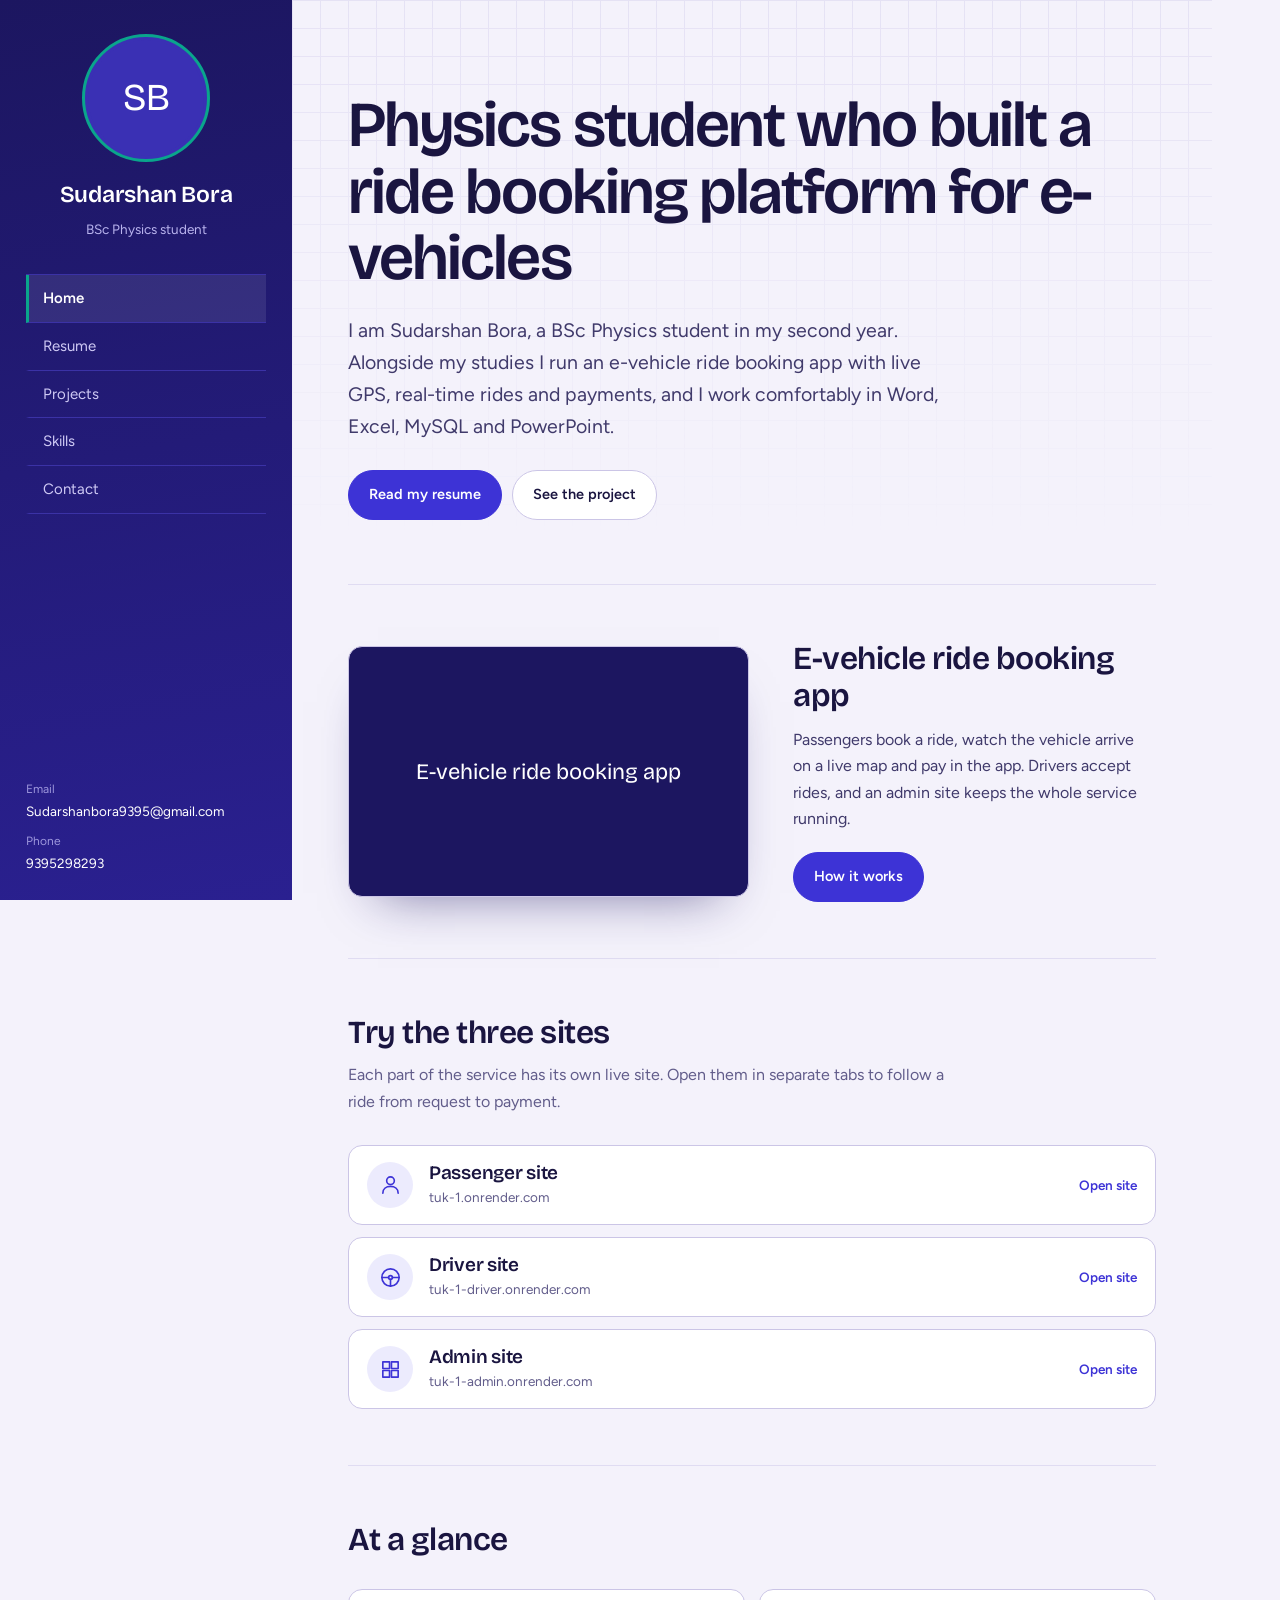
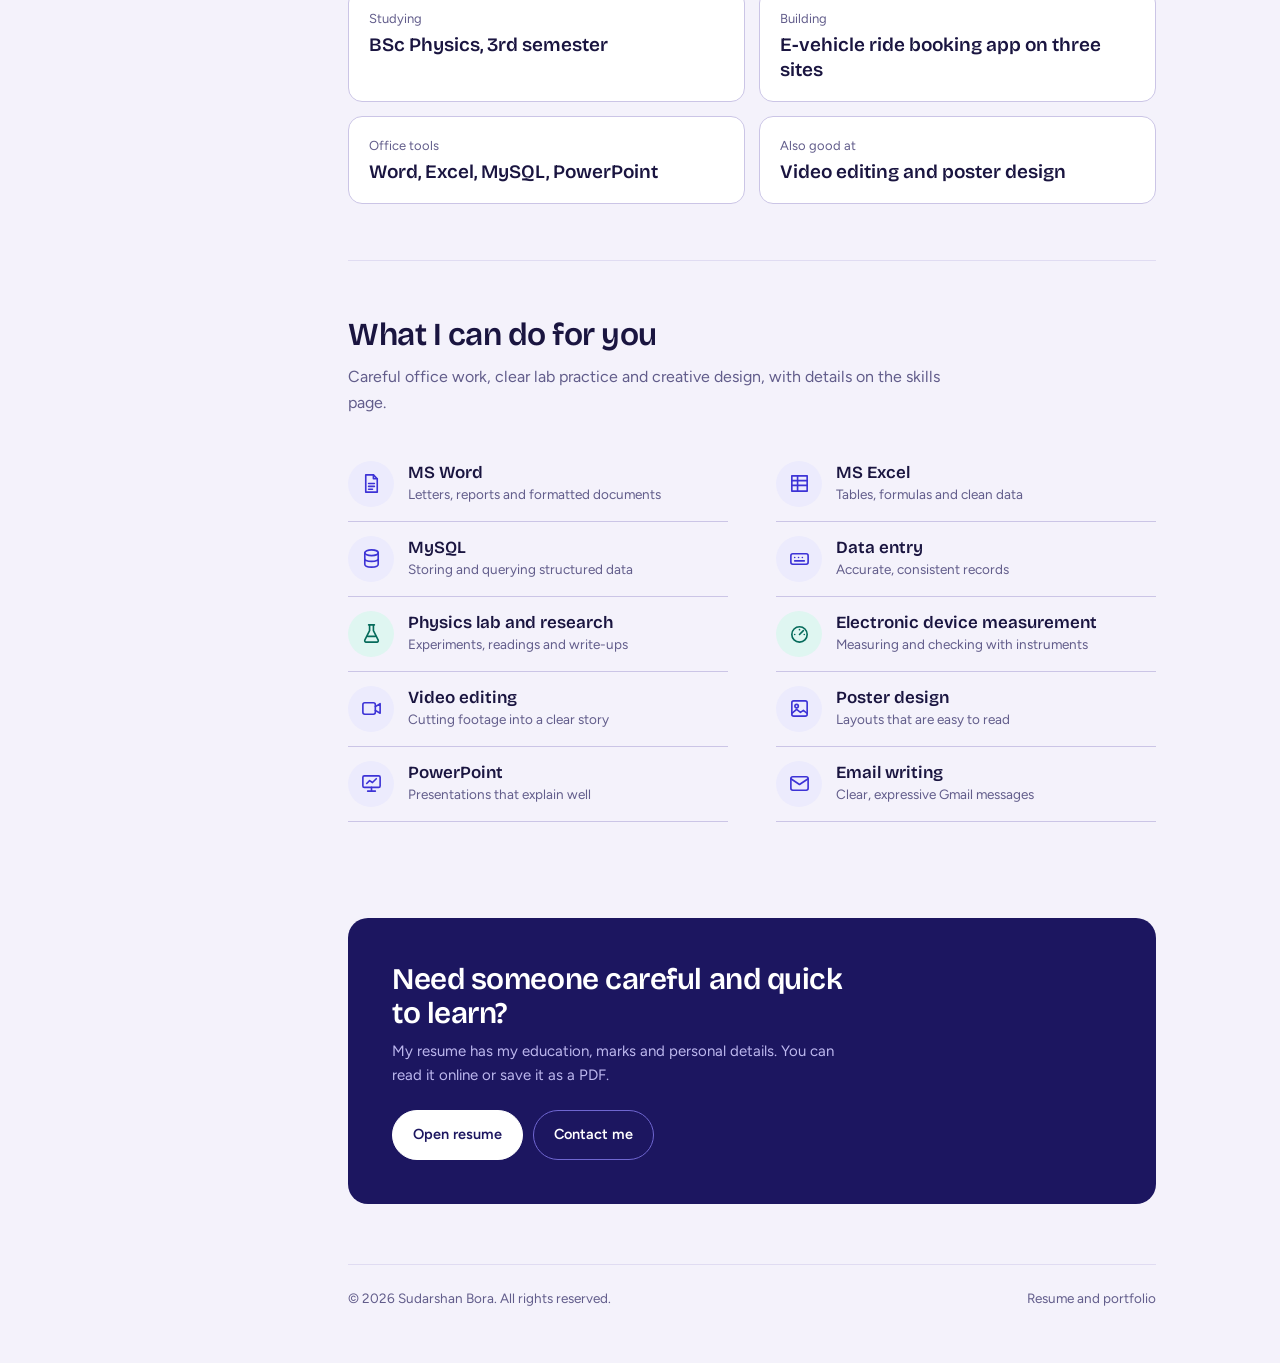
==== index.html @ 19fa9630 "first commit" ====
<!DOCTYPE html>
<html lang="en">
<head>
<meta charset="utf-8">
<meta name="viewport" content="width=device-width, initial-scale=1">
<title>Sudarshan Bora | BSc Physics student and app builder</title>
<meta name="description" content="Portfolio and resume of Sudarshan Bora, BSc Physics student and owner of an e-vehicle ride booking app with live GPS, real-time rides and payments.">
<meta name="theme-color" content="#1c1660">
<meta property="og:title" content="Sudarshan Bora | BSc Physics student and app builder">
<meta property="og:description" content="Portfolio and resume of Sudarshan Bora, BSc Physics student and owner of an e-vehicle ride booking app with live GPS, real-time rides and payments.">
<meta property="og:image" content="https://iili.io/oJaKAQ9.png">
<link rel="icon" href="favicon.svg" type="image/svg+xml">
<link rel="preconnect" href="https://fonts.googleapis.com">
<link rel="preconnect" href="https://fonts.gstatic.com" crossorigin>
<link href="https://fonts.googleapis.com/css2?family=Bricolage+Grotesque:opsz,wght@12..96,500;12..96,600;12..96,700&family=Figtree:wght@400;500;600;700&display=swap" rel="stylesheet">
<link rel="stylesheet" href="assets/css/style.css">
</head>
<body>
<a class="skip" href="#main">Skip to content</a>
<aside class="side">
<div class="side-top" style="display:contents">
<a class="who" href="index.html"><span class="avatar" data-photo></span><span class="who-t"><b>Sudarshan Bora</b><small>BSc Physics student</small></span></a>
<button class="menu-btn" aria-controls="nav" aria-expanded="false" type="button">Menu</button>
</div>
<nav class="nav" id="nav" aria-label="Main"><a href="index.html" aria-current="page">Home</a><a href="resume.html">Resume</a><a href="projects.html">Projects</a><a href="skills.html">Skills</a><a href="contact.html">Contact</a></nav>
<ul class="side-contact">
<li data-show="email"><small>Email</small><a data-email href="#">email</a></li>
<li data-show="phone"><small>Phone</small><a data-phone href="#">phone</a></li>
<li data-show="location"><small>Location</small><span data-location></span></li>
</ul>
</aside>
<div class="main"><main id="main" class="page">

<section class="intro">
<h1>Physics student who built a ride booking platform for e-vehicles</h1>
<p class="lead">I am Sudarshan Bora, a BSc Physics student in my second year. Alongside my studies I run an e-vehicle ride booking app with live GPS, real-time rides and payments, and I work comfortably in Word, Excel, MySQL and PowerPoint.</p>
<div class="cta"><a class="btn primary" href="resume.html">Read my resume</a><a class="btn" href="projects.html">See the project</a></div>
</section>

<section class="block">
<div class="feature">
<figure class="shot" data-shot><span class="shot-fb">E-vehicle ride booking app</span></figure>
<div>
<h2>E-vehicle ride booking app</h2>
<p>Passengers book a ride, watch the vehicle arrive on a live map and pay in the app. Drivers accept rides, and an admin site keeps the whole service running.</p>
<a class="btn primary" href="projects.html">How it works</a>
</div>
</div>
</section>

<section class="block">
<div class="block-head"><h2>Try the three sites</h2><p>Each part of the service has its own live site. Open them in separate tabs to follow a ride from request to payment.</p></div>
<div class="portals"><a class="portal" href="https://tuk-1.onrender.com" target="_blank" rel="noopener"><span class="ico" data-icon="user"></span><div><h3>Passenger site</h3><span class="url">tuk-1.onrender.com</span></div><span class="go">Open site</span></a><a class="portal" href="https://tuk-1-driver.onrender.com" target="_blank" rel="noopener"><span class="ico" data-icon="steer"></span><div><h3>Driver site</h3><span class="url">tuk-1-driver.onrender.com</span></div><span class="go">Open site</span></a><a class="portal" href="https://tuk-1-admin.onrender.com" target="_blank" rel="noopener"><span class="ico" data-icon="grid"></span><div><h3>Admin site</h3><span class="url">tuk-1-admin.onrender.com</span></div><span class="go">Open site</span></a></div>
</section>

<section class="block">
<div class="block-head"><h2>At a glance</h2></div>
<dl class="glance">
<div><dt>Studying</dt><dd>BSc Physics, 3rd semester</dd></div>
<div><dt>Building</dt><dd>E-vehicle ride booking app on three sites</dd></div>
<div><dt>Office tools</dt><dd>Word, Excel, MySQL, PowerPoint</dd></div>
<div><dt>Also good at</dt><dd>Video editing and poster design</dd></div>
</dl>
</section>

<section class="block">
<div class="block-head"><h2>What I can do for you</h2><p>Careful office work, clear lab practice and creative design, with details on the skills page.</p></div>
<div class="sgrid">
<div class="sitem"><span class="ico" data-icon="word"></span><div><b>MS Word</b><small>Letters, reports and formatted documents</small></div></div>
<div class="sitem"><span class="ico" data-icon="sheet"></span><div><b>MS Excel</b><small>Tables, formulas and clean data</small></div></div>
<div class="sitem"><span class="ico" data-icon="db"></span><div><b>MySQL</b><small>Storing and querying structured data</small></div></div>
<div class="sitem"><span class="ico" data-icon="entry"></span><div><b>Data entry</b><small>Accurate, consistent records</small></div></div>
<div class="sitem"><span class="ico teal" data-icon="flask"></span><div><b>Physics lab and research</b><small>Experiments, readings and write-ups</small></div></div>
<div class="sitem"><span class="ico teal" data-icon="meter"></span><div><b>Electronic device measurement</b><small>Measuring and checking with instruments</small></div></div>
<div class="sitem"><span class="ico" data-icon="video"></span><div><b>Video editing</b><small>Cutting footage into a clear story</small></div></div>
<div class="sitem"><span class="ico" data-icon="poster"></span><div><b>Poster design</b><small>Layouts that are easy to read</small></div></div>
<div class="sitem"><span class="ico" data-icon="slides"></span><div><b>PowerPoint</b><small>Presentations that explain well</small></div></div>
<div class="sitem"><span class="ico" data-icon="mail"></span><div><b>Email writing</b><small>Clear, expressive Gmail messages</small></div></div>
</div>
</section>

<section class="band">
<div><h2>Need someone careful and quick to learn?</h2><p>My resume has my education, marks and personal details. You can read it online or save it as a PDF.</p></div>
<div class="row"><a class="btn" href="resume.html">Open resume</a><a class="btn ghost" href="contact.html">Contact me</a></div>
</section>

<footer class="foot"><span>&copy; <span data-year>2026</span> Sudarshan Bora. All rights reserved.</span><span>Resume and portfolio</span></footer>
</main></div>
<script src="assets/js/config.js"></script>
<script src="assets/js/main.js"></script>
</body>
</html>
---- assets/css/style.css ----
/* Sudarshan Bora portfolio - stylesheet */
:root{
  --bg:#f4f2fb; --paper:#fff; --ink:#1a1540; --ink-2:#403a6b; --mute:#625d8b;
  --line:#e0dcf2; --line-2:#cbc5e6; --indigo:#3d33d6; --indigo-d:#2f26b0;
  --deep:#1c1660; --deep-2:#2a2090; --teal:#0aa58c; --teal-d:#066b5b; --teal-soft:#dff6f1; --tint:#ecebfd;
  --display:"Bricolage Grotesque","Trebuchet MS",system-ui,sans-serif;
  --sans:"Figtree",system-ui,-apple-system,"Segoe UI",Roboto,sans-serif;
  --side:292px; --gut:clamp(20px,5vw,56px);
}
*,*::before,*::after{box-sizing:border-box}
html{-webkit-text-size-adjust:100%;scroll-behavior:smooth}
body{margin:0;background:var(--bg);color:var(--ink);font-family:var(--sans);font-size:16px;line-height:1.65;-webkit-font-smoothing:antialiased;display:grid;grid-template-columns:var(--side) 1fr;min-height:100vh}
img{max-width:100%;display:block}
a{color:var(--indigo)}
h1,h2,h3,h4{font-family:var(--display);font-weight:600;margin:0;letter-spacing:-.015em;line-height:1.15}
p{margin:0} ul{margin:0;padding:0;list-style:none} dl,dd{margin:0}
button{font:inherit;color:inherit}
:focus-visible{outline:3px solid var(--teal);outline-offset:2px;border-radius:4px}
.skip{position:absolute;left:-999px;top:8px;background:var(--deep);color:#fff;padding:8px 14px;z-index:100}
.skip:focus{left:8px}

/* sidebar */
.side{position:sticky;top:0;height:100vh;background:linear-gradient(170deg,var(--deep) 0%,var(--deep-2) 100%);color:#dedbf7;display:flex;flex-direction:column;padding:34px 26px 26px;overflow-y:auto}
.who{display:flex;flex-direction:column;align-items:center;text-align:center;text-decoration:none;color:#fff;gap:14px}
.avatar{width:128px;height:128px;border-radius:50%;overflow:hidden;background:#3a30b4;border:3px solid var(--teal);padding:3px;flex:none;display:block}
.avatar>*{border-radius:50%;width:100%;height:100%}
.avatar img{object-fit:cover;object-position:center 22%}
.avatar .fallback{display:grid;place-items:center;font-family:var(--display);font-size:38px;color:#fff;background:#3a30b4}
.who-t b{display:block;font-family:var(--display);font-size:23px;font-weight:600;letter-spacing:-.01em}
.who-t small{display:block;margin-top:4px;font-size:13.5px;color:#b9b4ee}
.menu-btn{display:none}
.nav{display:flex;flex-direction:column;margin-top:34px;border-top:1px solid #3b32a6}
.nav a{display:block;color:#cfcaf5;text-decoration:none;font-size:15px;padding:11px 14px;border-bottom:1px solid #3b32a6;border-left:3px solid transparent}
.nav a:hover{color:#fff;background:rgba(255,255,255,.06)}
.nav a[aria-current="page"]{color:#fff;font-weight:600;border-left-color:var(--teal);background:rgba(255,255,255,.09)}
.side-contact{margin-top:auto;padding-top:28px;font-size:13.5px}
.side-contact li{margin-top:10px;color:#cfcaf5;overflow-wrap:anywhere}
.side-contact small{display:block;color:#9d97dc;font-size:12px}
.side-contact a{color:#fff;text-decoration:none}
.side-contact a:hover{text-decoration:underline}

/* main */
.main{min-width:0}
.page{max-width:920px;padding:0 var(--gut) 24px}
.page-head{padding:clamp(40px,7vw,72px) 0 clamp(20px,3vw,32px)}
.page-head h1{font-size:clamp(32px,4.8vw,48px);max-width:16em}
.page-head p{margin-top:14px;color:var(--ink-2);font-size:17.5px;max-width:34em}
.block{padding:clamp(34px,5vw,56px) 0;border-top:1px solid var(--line)}
.block>h2,.block-head h2{font-size:clamp(25px,3.4vw,32px)}
.block-head{margin-bottom:clamp(20px,3vw,30px);max-width:38em}
.block-head p{margin-top:10px;color:var(--mute);font-size:16px}

/* buttons */
.btn{display:inline-flex;align-items:center;gap:8px;font-size:14.5px;font-weight:600;padding:12px 20px;border-radius:999px;border:1.5px solid var(--line-2);background:var(--paper);color:var(--ink);text-decoration:none;cursor:pointer;transition:border-color .15s,background .15s}
.btn:hover{border-color:var(--indigo)}
.btn.primary{background:var(--indigo);border-color:var(--indigo);color:#fff}
.btn.primary:hover{background:var(--indigo-d);border-color:var(--indigo-d)}
.btn.small{padding:8px 15px;font-size:13.5px}
.cta{display:flex;flex-wrap:wrap;gap:10px;margin-top:28px}

/* icons */
.ico{width:46px;height:46px;border-radius:50%;background:var(--tint);color:var(--indigo);display:grid;place-items:center;flex:none}
.ico svg{width:23px;height:23px;fill:none;stroke:currentColor;stroke-width:1.7;stroke-linecap:round;stroke-linejoin:round}
.ico.teal{background:var(--teal-soft);color:var(--teal-d)}

/* intro (graph paper) */
.intro{position:relative;padding:clamp(44px,8vw,92px) 0 clamp(36px,6vw,64px)}
.intro::before{content:"";position:absolute;inset:0 calc(var(--gut) * -1) 0 calc(var(--gut) * -1);background-image:linear-gradient(var(--line) 1px,transparent 1px),linear-gradient(90deg,var(--line) 1px,transparent 1px);background-size:28px 28px;-webkit-mask-image:linear-gradient(180deg,#000 0%,transparent 92%);mask-image:linear-gradient(180deg,#000 0%,transparent 92%);opacity:.75;pointer-events:none}
.intro>*{position:relative}
.intro h1{font-size:clamp(36px,6vw,64px);line-height:1.04;letter-spacing:-.03em;max-width:12.5em}
.intro .lead{margin-top:22px;font-size:clamp(17px,2vw,19.5px);color:var(--ink-2);max-width:31em}

/* featured project */
.feature{display:grid;grid-template-columns:1.05fr .95fr;gap:clamp(22px,4vw,44px);align-items:center}
.shot{margin:0;border-radius:14px;overflow:hidden;border:1px solid var(--line-2);background:var(--deep);box-shadow:0 26px 50px -30px rgba(28,22,96,.6);aspect-ratio:16/10}
.shot img{width:100%;height:100%;object-fit:cover}
.shot .shot-fb{display:none;width:100%;height:100%;place-items:center;color:#fff;font-family:var(--display);font-size:22px;padding:20px;text-align:center}
.shot.nofile .shot-fb{display:grid}
.feature h2{font-size:clamp(25px,3.4vw,32px)}
.feature p{margin-top:12px;color:var(--ink-2)}
.feature .btn{margin-top:20px}
@media(max-width:820px){.feature{grid-template-columns:1fr}}

/* portals */
.portals{display:grid;gap:12px}
.portal{display:flex;align-items:center;gap:16px;padding:16px 18px;background:var(--paper);border:1.5px solid var(--line-2);border-radius:14px;text-decoration:none;color:var(--ink);transition:border-color .15s,transform .15s}
.portal:hover{border-color:var(--indigo)}
.portal div{min-width:0;flex:1}
.portal h3{font-size:19px}
.portal span.url{display:block;font-size:13.5px;color:var(--mute);overflow-wrap:anywhere;margin-top:2px}
.portal .go{font-size:13.5px;font-weight:600;color:var(--indigo);white-space:nowrap}

/* feature list */
.flist{display:grid;grid-template-columns:1fr 1fr;gap:0 clamp(20px,4vw,48px)}
.frow{display:flex;gap:16px;padding:20px 0;border-bottom:1px solid var(--line-2)}
.frow h3{font-size:19px}
.frow p{margin-top:4px;font-size:15px;color:var(--ink-2)}
@media(max-width:700px){.flist{grid-template-columns:1fr}}

/* glance */
.glance{display:grid;grid-template-columns:1fr 1fr;gap:14px}
.glance div{background:var(--paper);border:1px solid var(--line-2);border-radius:14px;padding:18px 20px}
.glance dt{font-size:13px;color:var(--mute)}
.glance dd{margin-top:4px;font-family:var(--display);font-size:19px;font-weight:600;line-height:1.3}
@media(max-width:620px){.glance{grid-template-columns:1fr}}

/* skill grid (home) */
.sgrid{display:grid;grid-template-columns:1fr 1fr;gap:0 clamp(20px,4vw,48px)}
.sitem{display:flex;gap:14px;align-items:center;padding:14px 0;border-bottom:1px solid var(--line-2)}
.sitem b{font-family:var(--display);font-weight:600;font-size:17px;display:block;line-height:1.25}
.sitem small{display:block;font-size:13.5px;color:var(--mute)}
@media(max-width:620px){.sgrid{grid-template-columns:1fr}}

/* band */
.band{margin:clamp(24px,4vw,40px) 0 0;background:var(--deep);color:#fff;border-radius:20px;padding:clamp(26px,5vw,44px);display:flex;justify-content:space-between;align-items:center;gap:22px;flex-wrap:wrap}
.band h2{font-size:clamp(22px,3.2vw,30px);max-width:16em}
.band p{margin-top:8px;color:#bdb8ee;font-size:15px;max-width:30em}
.band .btn{background:#fff;border-color:#fff;color:var(--deep)}
.band .btn.ghost{background:transparent;color:#fff;border-color:#6f66d1}
.band .btn.ghost:hover{border-color:#fff}
.band .row{display:flex;gap:10px;flex-wrap:wrap}

/* skills page */
.group{margin-bottom:clamp(30px,5vw,52px)}
.group>h2{font-size:clamp(23px,3vw,28px);padding-bottom:12px;border-bottom:2px solid var(--ink)}
.group>p{margin-top:10px;color:var(--mute);font-size:15.5px;max-width:36em}
.srow{display:grid;grid-template-columns:1fr 1.45fr;gap:clamp(18px,4vw,48px);padding:26px 0;border-bottom:1px solid var(--line-2)}
.shead{display:flex;gap:16px}
.shead h3{font-size:clamp(20px,2.6vw,24px)}
.basis{display:inline-block;margin-top:8px;font-size:12.5px;color:var(--teal-d);background:var(--teal-soft);border-radius:999px;padding:2px 11px;font-weight:600}
.sbody p{color:var(--ink-2);font-size:15.5px;max-width:36em}
.sbody ul{margin-top:10px}
.sbody li,.dots li{position:relative;padding-left:18px;margin-top:6px;font-size:14.5px;color:var(--ink-2)}
.sbody li::before,.dots li::before{content:"";position:absolute;left:0;top:.7em;width:8px;height:8px;border-radius:50%;background:var(--teal)}
@media(max-width:820px){.srow{grid-template-columns:1fr}}

/* resume */
.cv-tools{display:flex;justify-content:space-between;gap:14px;align-items:center;flex-wrap:wrap;margin-bottom:18px}
.cv-tools p{font-size:14.5px;color:var(--mute)}
.cv{background:var(--paper);border:1px solid var(--line-2);border-radius:18px;overflow:hidden;box-shadow:0 30px 60px -46px rgba(28,22,96,.6)}
.cv-head{background:var(--deep);color:#fff;padding:clamp(24px,4vw,38px)}
.cv-head h2{font-size:clamp(30px,4.4vw,42px);letter-spacing:-.025em}
.cv-head .role{margin-top:6px;color:#8ee9d8;font-size:16px}
.cv-head ul{display:flex;flex-wrap:wrap;gap:6px 22px;margin-top:16px;font-size:14px;color:#d6d2f6}
.cv-head a{color:#fff;text-decoration:none}
.cv-sec{display:grid;grid-template-columns:170px 1fr;gap:6px clamp(18px,4vw,40px);padding:26px clamp(24px,4vw,38px);border-top:1px solid var(--line)}
.cv-sec:first-of-type{border-top:0}
.cv-sec>h3{font-size:18px;color:var(--indigo)}
.cv-sec p{color:var(--ink-2);font-size:15.5px}
.entry{padding-bottom:18px}
.entry+.entry{padding-top:18px;border-top:1px dashed var(--line-2)}
.entry:last-child{padding-bottom:0}
.entry-top{display:flex;justify-content:space-between;gap:16px;flex-wrap:wrap;align-items:baseline}
.entry h4{font-size:19px}
.when{font-size:13.5px;color:var(--mute)}
.org{font-size:14.5px;color:var(--ink-2);margin-top:3px}
.org span{display:block;color:var(--mute);font-size:14px}
.chips{display:flex;flex-wrap:wrap;gap:6px;margin-top:10px}
.chips span{font-size:13px;background:var(--tint);border-radius:999px;padding:2px 11px;color:var(--ink-2)}
.chips span.hl{background:var(--teal-soft);color:var(--teal-d);font-weight:600}
.marks{width:100%;border-collapse:collapse;margin-top:12px;font-size:14.5px}
.marks th,.marks td{text-align:left;padding:7px 10px;border-bottom:1px solid var(--line)}
.marks th{font-size:13px;color:var(--mute);font-weight:600;background:var(--bg)}
.marks td:not(:first-child),.marks th:not(:first-child){text-align:right;white-space:nowrap}
.marks tfoot td{font-weight:700;border-bottom:0;background:var(--teal-soft);color:var(--teal-d)}
.twocol{display:grid;grid-template-columns:1fr 1fr;gap:0 24px}
.pd{display:grid;grid-template-columns:auto 1fr;gap:8px 22px;font-size:15px}
.pd dt{color:var(--mute)}
.pd dd{color:var(--ink)}
.decl{font-style:italic}
.sign{margin-top:18px;font-family:var(--display);font-size:21px;color:var(--ink)}
.plinks{display:flex;flex-wrap:wrap;gap:6px 18px;margin-top:10px;font-size:14px}
@media(max-width:760px){.cv-sec{grid-template-columns:1fr}.twocol{grid-template-columns:1fr}}

/* contact */
.contact-grid{display:grid;grid-template-columns:1fr 1.1fr;gap:clamp(24px,5vw,60px);align-items:start}
.clist{border-top:1px solid var(--line-2)}
.crow{display:flex;justify-content:space-between;align-items:center;gap:12px;padding:18px 0;border-bottom:1px solid var(--line-2);flex-wrap:wrap}
.crow dt{font-size:13px;color:var(--mute)}
.crow dd{font-family:var(--display);font-size:21px;font-weight:500;overflow-wrap:anywhere}
.crow dd a{color:var(--ink);text-decoration:none}
.crow .acts{display:flex;gap:8px}
.form{background:var(--paper);border:1px solid var(--line-2);border-radius:18px;padding:clamp(20px,4vw,32px)}
.form h2{font-size:24px;margin-bottom:4px}
.form .hint{font-size:14px;color:var(--mute);margin-bottom:18px}
.field{margin-bottom:15px}
.field label{display:block;font-size:13.5px;font-weight:600;margin-bottom:6px}
.field input,.field textarea{width:100%;font:inherit;font-size:15px;color:var(--ink);background:#fff;border:1.5px solid var(--line-2);border-radius:10px;padding:11px 13px}
.field textarea{min-height:140px;resize:vertical}
.field input:focus,.field textarea:focus{outline:3px solid var(--teal);outline-offset:0;border-color:transparent}
.note{margin-top:12px;font-size:13px;color:var(--mute)}
.empty{border:1px solid var(--line-2);background:var(--paper);border-radius:14px;padding:26px;max-width:34em;margin-bottom:24px}
@media(max-width:820px){.contact-grid{grid-template-columns:1fr}}
.toast{position:fixed;left:50%;bottom:24px;transform:translate(-50%,20px);background:var(--deep);color:#fff;font-size:14px;padding:10px 18px;border-radius:999px;opacity:0;pointer-events:none;transition:opacity .2s,transform .2s;z-index:90}
.toast.show{opacity:1;transform:translate(-50%,0)}

.foot{margin-top:clamp(36px,6vw,60px);padding:22px 0 30px;border-top:1px solid var(--line);font-size:13.5px;color:var(--mute);display:flex;justify-content:space-between;gap:12px;flex-wrap:wrap}

/* mobile: sidebar becomes a top bar */
@media(max-width:900px){
  body{display:block}
  .side{position:sticky;top:0;z-index:60;height:auto;flex-direction:row;flex-wrap:wrap;align-items:center;justify-content:space-between;padding:10px var(--gut);overflow:visible}
  .who{flex-direction:row;text-align:left;gap:12px}
  .avatar{width:44px;height:44px;border-width:2px;padding:2px}
  .avatar .fallback{font-size:15px}
  .who-t b{font-size:18px}
  .who-t small{display:none}
  .menu-btn{display:block;background:transparent;border:1.5px solid #5a50c4;color:#fff;border-radius:999px;padding:6px 15px;font-size:14px;cursor:pointer}
  .nav{display:none;position:absolute;left:0;right:0;top:100%;margin:0;background:var(--deep);border-top:1px solid #3b32a6;padding:4px var(--gut) 12px}
  .nav.open{display:flex}
  .side-contact{display:none}
}

@media print{
  @page{margin:12mm}
  .side,.cv-tools,.band,.skip,.toast,.foot,.page-head{display:none!important}
  body{display:block;background:#fff;font-size:12px}
  .page{max-width:none;padding:0}
  .cv{border:0;box-shadow:none;border-radius:0}
  .cv-head{-webkit-print-color-adjust:exact;print-color-adjust:exact}
  .chips span,.marks th,.marks tfoot td{-webkit-print-color-adjust:exact;print-color-adjust:exact}
  .cv-sec{break-inside:avoid;padding:16px 20px}
  .entry{break-inside:avoid}
}
@media(prefers-reduced-motion:reduce){html{scroll-behavior:auto}.portal,.btn,.toast{transition:none}}
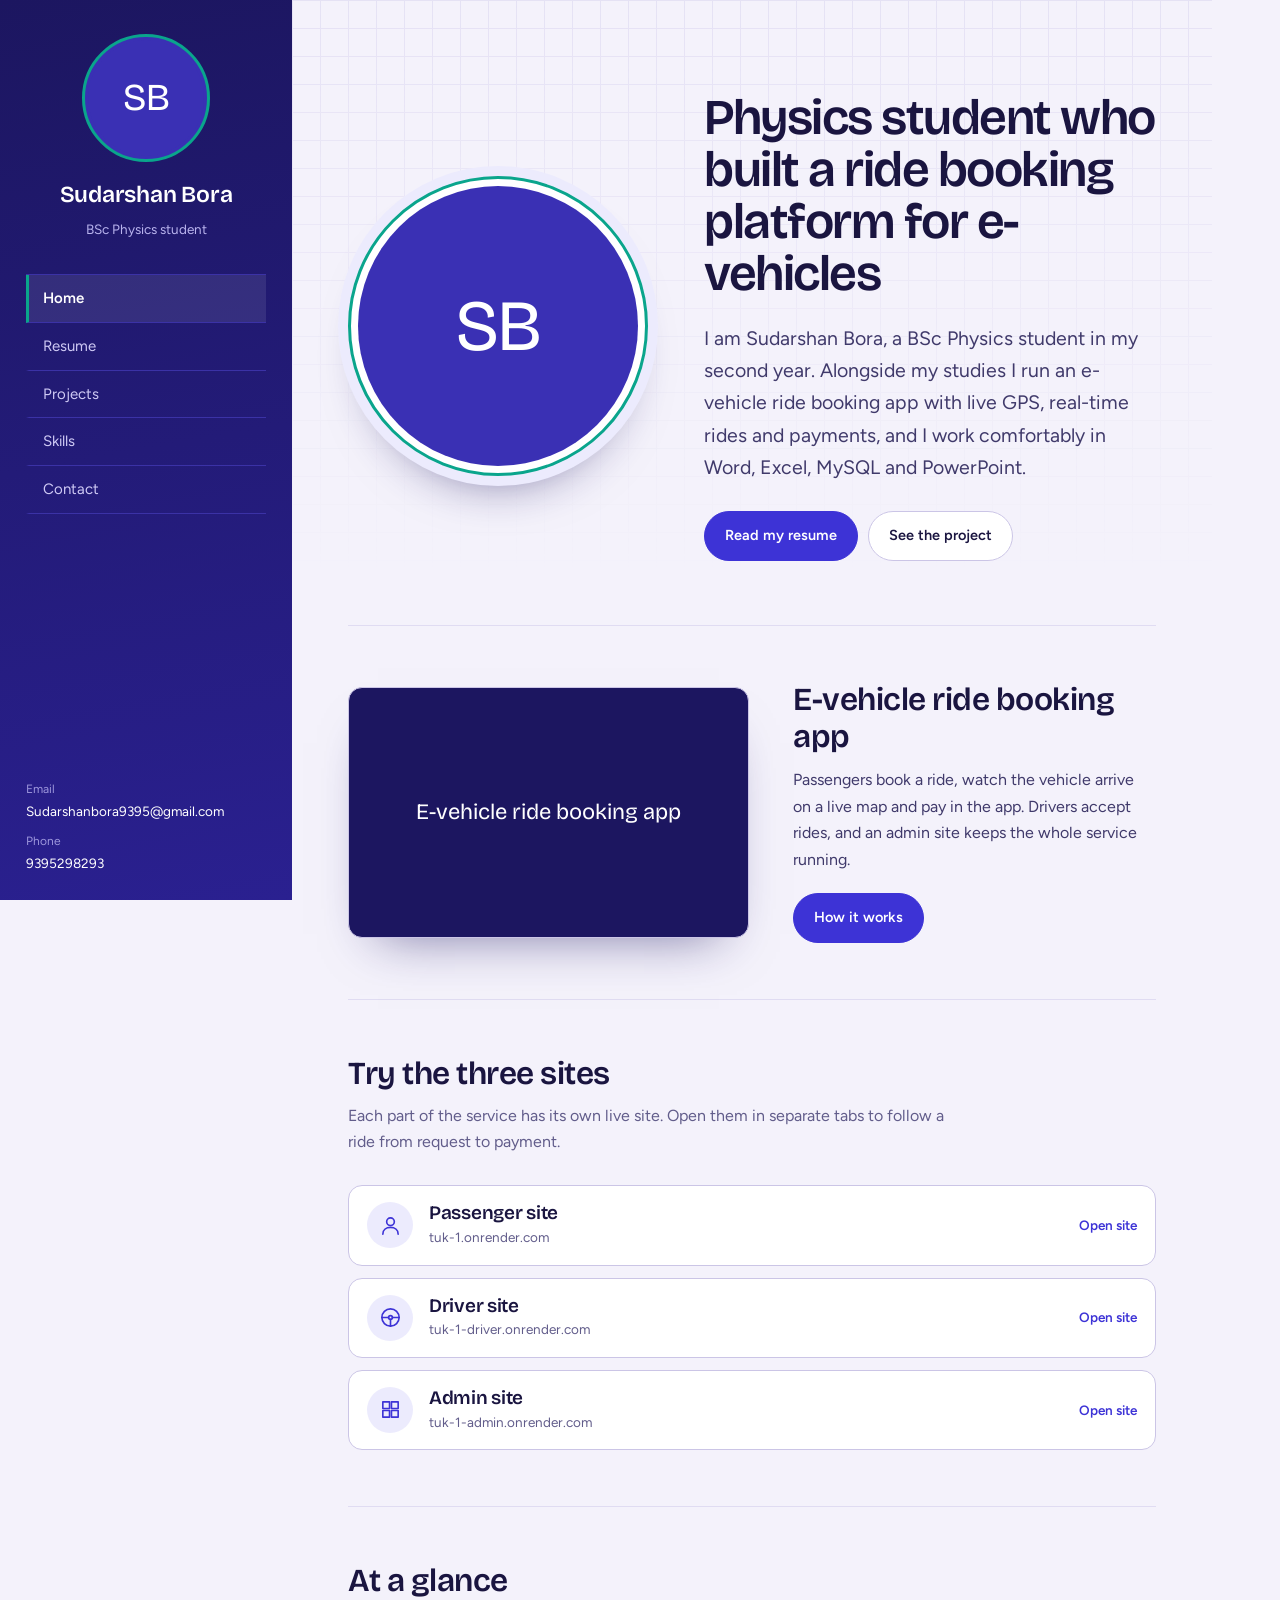
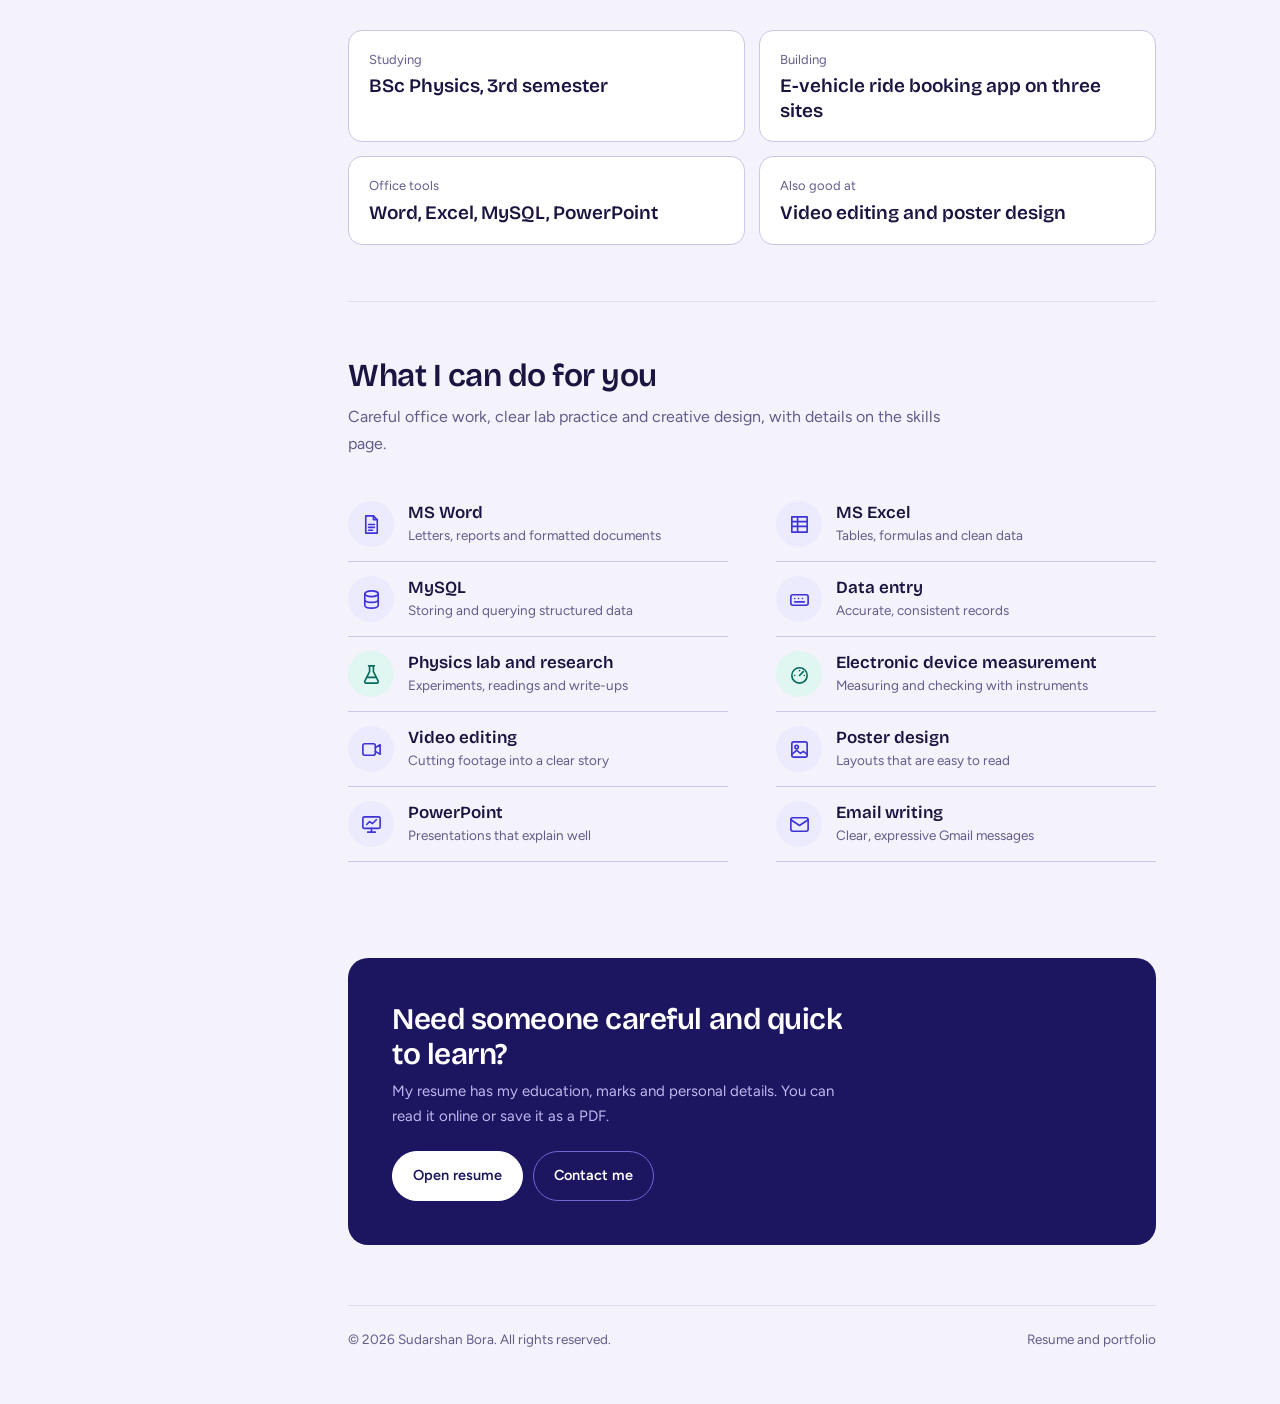
==== commit f0800fbb: "Update index.html" ====
--- a/index.html
+++ b/index.html
@@ -31,10 +31,22 @@
 </aside>
 <div class="main"><main id="main" class="page">
 
-<section class="intro">
+<style>
+.intro.has-portrait{display:grid;grid-template-columns:1fr auto;gap:clamp(24px,5vw,56px);align-items:center}
+.portrait{width:clamp(220px,28vw,300px);aspect-ratio:1/1;border-radius:50%;padding:7px;background:var(--paper);border:3px solid var(--teal);box-shadow:0 0 0 10px var(--tint),0 30px 50px -28px rgba(28,22,96,.65);overflow:hidden}
+.portrait>*{width:100%;height:100%;border-radius:50%}
+.portrait img{object-fit:cover;object-position:center 20%}
+.portrait .fallback{display:grid;place-items:center;font-family:var(--display);font-size:72px;color:#fff;background:#3a30b4}
+.intro.has-portrait h1{font-size:clamp(32px,4.4vw,50px)}
+@media(max-width:820px){.intro.has-portrait{grid-template-columns:1fr}.portrait{order:-1;width:220px;margin:0 auto 6px}}
+</style>
+<section class="intro has-portrait">
+<div class="portrait" data-photo></div>
+<div>
 <h1>Physics student who built a ride booking platform for e-vehicles</h1>
 <p class="lead">I am Sudarshan Bora, a BSc Physics student in my second year. Alongside my studies I run an e-vehicle ride booking app with live GPS, real-time rides and payments, and I work comfortably in Word, Excel, MySQL and PowerPoint.</p>
 <div class="cta"><a class="btn primary" href="resume.html">Read my resume</a><a class="btn" href="projects.html">See the project</a></div>
+</div>
 </section>
 
 <section class="block">
